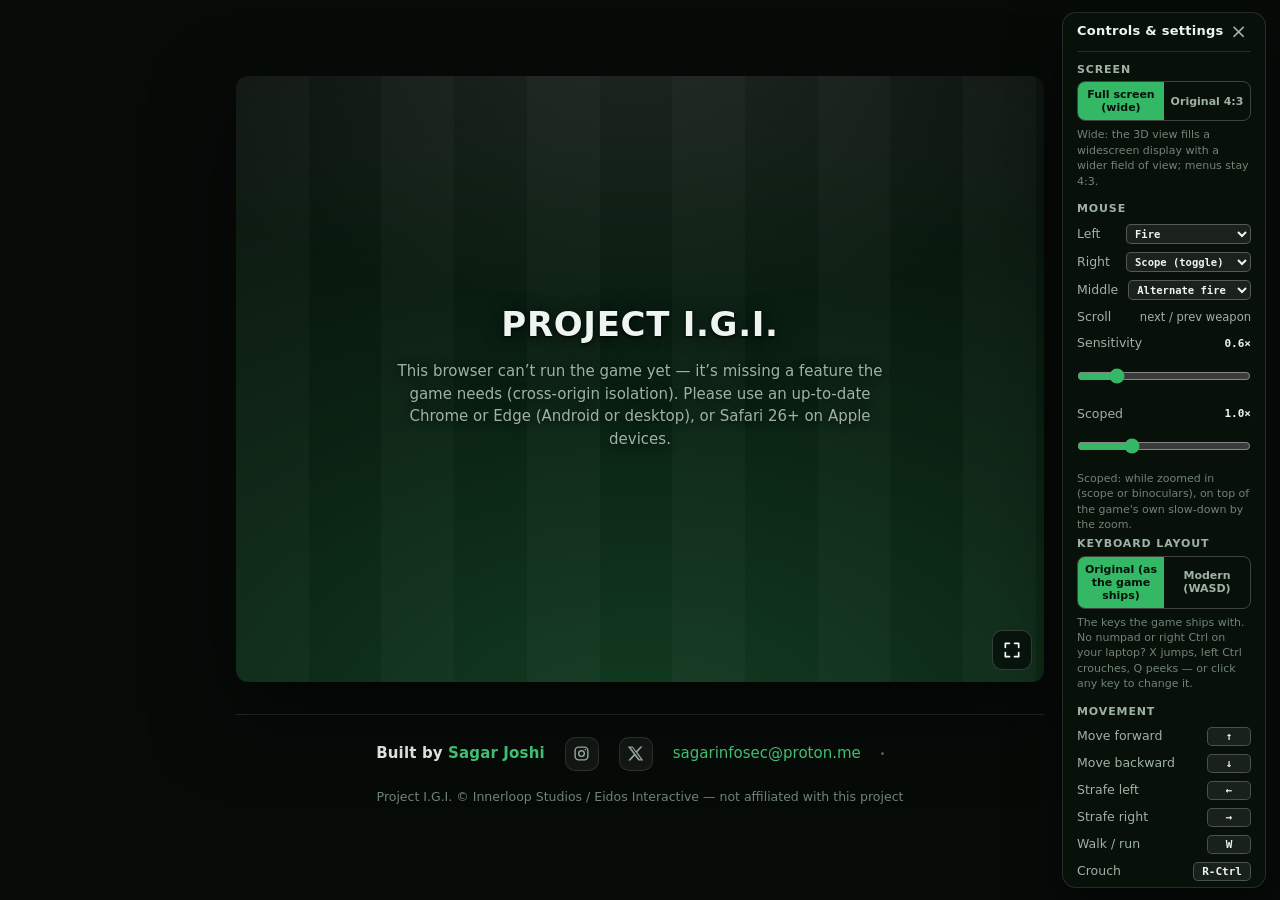
==== web/index.html @ d83b049a "Widescreen: the player's screen choice starts the game in wide (or 4:3) display modes, failed runs f" ====
<!doctype html>
<html lang="en">
<head>
<meta charset="utf-8">
<!-- Google Analytics 4 (measurement ID of the "Sagar Infosec 01" web stream). The page is cross-origin
     isolated for WebGPU; gtag.js and the collect endpoints are served with CORS and a cross-origin resource
     policy, so they load here unchanged. loader.js adds a game_start event and one per watchdog report. -->
<script async crossorigin="anonymous" src="https://www.googletagmanager.com/gtag/js?id=G-PYENXH0V6X"></script>
<script>
  window.dataLayer = window.dataLayer || [];
  function gtag(){ dataLayer.push(arguments); }
  gtag('js', new Date());
  gtag('config', 'G-PYENXH0V6X');
</script>
  <!-- Ads (Adsterra): the network's tags live in ad.html (one per slot); set a slot to true here to show it.
       side: desktop left gutter 160x600; lead: 728x90, box: 300x250 and native (the native widget: off until its
       layout in the dashboard is a row of four, "4:1" — the default "1:4" is a column of four, which a landing-sized
       box cuts off), all under the landing views on desktop; mobile: 320x50 under the landing views on phones;
       social: the floating social bar (off: it would float over the game). Sizes must match ad.html. -->
  <script>window.RC_ADS = { side: true, lead: true, box: true, native: false, mobile: true, social: false,
    // ads at natural breaks, never over play: the loading screen, and the pause menu the player opened
    breaks: true,
    // Direct Link (Adsterra "Direct Link" / smartlink URL): opened in a NEW tab on the Play click for `percent`
    // of sessions, at most once every `days` days per browser. Never navigates the game's own tab. Off while url is ''.
    direct: { url: '', percent: 1, days: 3 } };</script>
<meta name="viewport" content="width=device-width, initial-scale=1, viewport-fit=cover">
<meta name="apple-mobile-web-app-capable" content="yes">
<meta name="mobile-web-app-capable" content="yes">
<title>Project I.G.I. | Made by Sagar Joshi</title>
<meta name="description" content="Play Project I.G.I. (2000) in your browser on PC, Android and tablets: the original game recompiled to WebAssembly, with touch controls, widescreen and gyroscope aiming. Made by Sagar Joshi.">
<meta name="author" content="Sagar Joshi">
<meta property="og:title" content="Project I.G.I. in the browser | Made by Sagar Joshi">
<meta property="og:description" content="The 2000 stealth shooter running in a browser tab, on PC and phones. Made by Sagar Joshi.">
<meta property="og:type" content="website">
<meta property="og:url" content="https://igi.sagarinfosec.site/">
<meta property="og:image" content="https://igi.sagarinfosec.site/poster.jpg">
<link rel="icon" type="image/svg+xml" href="favicon.svg">
<link rel="apple-touch-icon" href="favicon.svg">
<meta name="theme-color" content="#0b2414">
<style>
  :root {
    --bg: #070b08; --fg: #eef4ef; --muted: #9fb3a5; --faint: #6f8576;
    --accent: #34b866; --accent-hi: #45cf79; --ball: #d23a2f;
    --card: rgba(255, 255, 255, .055); --card-hi: rgba(255, 255, 255, .09); --line: rgba(255, 255, 255, .12);
    --field: rgba(0, 0, 0, .28); --radius: 14px;
    color-scheme: dark;
  }
  * { box-sizing: border-box; }
  html, body { margin: 0; height: 100%; background: var(--bg); color: var(--fg); overflow-x: hidden;
    font: 15px/1.5 ui-sans-serif, system-ui, -apple-system, "Segoe UI", Roboto, sans-serif; }
  main { min-height: 100%; display: flex; flex-direction: column; align-items: center; justify-content: center;
    gap: 12px; padding: 16px; }
  /* Site footer: a clean band below the game stage (not overlaid on it). Generous spacing, a hairline rule,
     a quiet second line for the legal credit — the restrained, roomy feel of an Apple footer. */
  #sitefoot { width: min(100%, calc((100vh - 150px) * 4 / 3)); margin: 20px auto 8px; padding: 22px 20px 10px;
    border-top: 1px solid var(--line); text-align: center; }
  @media (min-width: 1120px) { body:not(.kbd-off) #sitefoot { width: min(calc(100% - 440px), calc((100vh - 150px) * 4 / 3)); } }
  #sitefoot .foot-main { display: flex; flex-wrap: wrap; justify-content: center; align-items: center;
    gap: 10px 20px; font-size: 15px; color: var(--fg); }
  #sitefoot .foot-by { font-weight: 600; letter-spacing: .01em; }
  #sitefoot a { color: var(--accent-hi); text-decoration: none; display: inline-flex; align-items: center; gap: 7px;
    transition: color .15s ease; }
  #sitefoot a:hover { color: var(--fg); }
  #sitefoot .foot-by a { color: var(--accent-hi); }
  #sitefoot .foot-ico { width: 34px; height: 34px; justify-content: center; border-radius: 10px;
    border: 1px solid var(--line); background: var(--card); color: var(--muted); }
  #sitefoot .foot-ico:hover { color: var(--fg); background: var(--card-hi); border-color: rgba(255, 255, 255, .22); }
  #sitefoot .foot-ico svg { width: 17px; height: 17px; display: block; }
  #sitefoot .foot-dot { width: 3px; height: 3px; border-radius: 50%; background: var(--faint); opacity: .7; }
  #sitefoot .foot-visits { color: var(--muted); white-space: nowrap; display: inline-flex; align-items: center; gap: 6px; }
  #sitefoot .foot-legal { margin: 16px 0 0; color: var(--faint); font-size: 12.5px; line-height: 1.6; }
  #sitefoot .foot-legal a { color: var(--faint); display: inline; text-decoration: underline; text-underline-offset: 2px; }
  #sitefoot .foot-legal a:hover { color: var(--muted); }
  body.coarse #sitefoot, body.touch #sitefoot { display: none; }
  /* The 4:3 stage is centred. On viewports wide enough to fit a side-panel reference without crowding
     the stage, 440px is reserved symmetrically (220 each side) so the panel sits in that gap and the
     stage stays centred rather than off-set. On narrow viewports the panel is hidden and the stage uses
     the full width. The .kbd-off body class (set when the player dismisses the panel) frees the space. */
  /* Larger subtitles on phones (loader.js subtitles): the game's text, in its place and colour, larger */
  #subcap { position: absolute; z-index: 2; pointer-events: none;   /* under the touch buttons (#touch: 3) */ box-sizing: border-box; padding: 2px 5px;
    font: 600 16px/1.22 "Avenir Next Condensed", "Roboto Condensed", "Arial Narrow", sans-serif-condensed, sans-serif;
    font-stretch: condensed; letter-spacing: .01em; color: #e8e8e8; text-align: left; }
  #subcap.band { background: #000; }
  #subcap.panel { background: rgba(4, 22, 6, .93); border: 1px solid rgba(70, 200, 90, .7); }
  #stage { position: relative; width: min(100%, calc((100vh - 150px - var(--adrow-h, 0px)) * 4 / 3)); aspect-ratio: 4 / 3; background: #000;
    border-radius: 12px; overflow: hidden; box-shadow: 0 30px 80px rgba(0, 0, 0, .55); }
  @media (min-width: 1120px) {
    body:not(.kbd-off) #stage { width: min(calc(100% - 440px), calc((100vh - 150px - var(--adrow-h, 0px)) * 4 / 3)); }
    body.ads-row:not(.playing) #adrow.on { display: flex; }
  }
  /* Desktop ads row under the stage: as wide as the stage (units at its ends) or as wide as its units, centred;
     the ads script sizes it and sets --adrow-h (the room the stage leaves for it), 0 while the game runs */
  body.playing { --adrow-h: 0px; }
  /* Wide windows (the ads script sets body.ads-wide at 1700x900 and up, landing only): the left column holds the
     160x600 with the 728x90 under it, the right column the controls panel with the 300x250 under it, and the
     stage sits between them; nothing under the stage. While the game runs the columns go back to normal. */
  @media (min-width: 1900px) {
    /* only the stage moves over (its margins reserve the columns); the footer keeps the full width */
    body.ads-wide:not(.playing) #stage, body.ads-wide:not(.playing):not(.kbd-off) #stage {
      width: min(calc(100% - 1126px), calc((100vh - 150px) * 4 / 3)); margin-left: 784px; margin-right: 342px; }
    /* the left column is two stacked units, not one big framed box: no frame, units left-aligned */
    body.ads-wide:not(.playing) #promo { top: 14px; transform: none; width: 756px; background: none; border-color: transparent;
      box-shadow: none; backdrop-filter: none; -webkit-backdrop-filter: none; }
    body.ads-wide:not(.playing) #promo .promo-head { width: 160px; }
    body.ads-wide:not(.playing) #promo iframe { margin: 0; }
    body.ads-wide:not(.playing) #kbd { top: 14px; transform: none; max-height: calc(100vh - 330px); }
    body.ads-wide:not(.playing) #adbox.on { display: block; }
  }
  body.playing #promo .ad-unit.lead { display: none; }
  #promo .ad-unit + .ad-unit { margin-top: 12px; }
  #adbox { display: none; position: fixed; right: 14px; bottom: 14px; z-index: 2; width: 300px; padding: 10px 14px 14px;
    border: 1px solid var(--line); border-radius: var(--radius); background: rgba(10, 18, 12, .78);
    backdrop-filter: blur(6px); -webkit-backdrop-filter: blur(6px); box-shadow: 0 20px 50px rgba(0, 0, 0, .5); }
  #adbox iframe { display: block; border: 0; background: transparent; }
  #adrow { display: none; justify-content: space-between; align-items: center; gap: 24px; flex-wrap: nowrap;
    min-width: max-content; margin: 0 auto; padding: 14px 0 0; box-sizing: border-box; }
  #adrow .ad-unit { display: flex; flex-direction: column; align-items: center; gap: 5px; }
  #adrow .ad-unit:only-child { margin: 0 auto; }
  #adrow .ad-tag, #admob .ad-tag, #adbox .ad-tag { display: block; text-align: center; font: 600 9px/1 ui-sans-serif, system-ui, sans-serif; text-transform: uppercase;
    letter-spacing: .1em; color: var(--faint); }
  #adrow iframe { display: block; border: 0; background: transparent; }
  canvas { width: 100%; height: 100%; display: block; cursor: none; }
  .hidden { display: none !important; }

  /* the launcher: a floodlit pitch behind the menus */
  #panel { position: absolute; inset: 0; overflow: auto; display: grid; place-items: center; padding: 28px;
    background:
      radial-gradient(120% 80% at 50% -10%, rgba(255, 255, 255, .10), transparent 60%),
      repeating-linear-gradient(90deg, rgba(255, 255, 255, .025) 0 9%, transparent 9% 18%),
      radial-gradient(140% 120% at 50% 110%, #123d22 0%, #0b2414 45%, #060d08 100%); }
  /* The game poster fills the landing backdrop; if poster.jpg is missing the whole wrap removes itself
     (onerror) and the gradient above shows instead. A scrim keeps the title and loading text readable. */
  #poster-wrap { position: absolute; inset: 0; z-index: 0; }
  /* The poster is a 640-wide portrait image, so it's never shown sharp (it would upscale and pixelate on any
     wide screen). Instead it's a heavily blurred ambient backdrop — the colour and shape of the art without
     its resolution — which stays clean at every size, like the frosted artwork backdrops in Apple Music/TV. */
  #poster-wrap img { position: absolute; inset: 0; width: 100%; height: 100%; object-fit: cover;
    object-position: center 18%; filter: blur(2px) brightness(.84) saturate(1.1); transform: scale(1.03); }
  #poster-wrap .scrim { position: absolute; inset: 0; background:
      radial-gradient(54% 46% at 50% 58%, rgba(2, 5, 3, .52), rgba(2, 5, 3, 0) 72%),
      linear-gradient(rgba(4, 7, 5, .34), rgba(5, 9, 6, .12) 30%, rgba(5, 9, 6, .18) 62%, rgba(4, 7, 5, .5)); }
  #panel .view, #madeby { position: relative; z-index: 1; }
  .brand { text-shadow: 0 2px 18px rgba(0, 0, 0, .7), 0 1px 3px rgba(0, 0, 0, .85); }
  #status { text-shadow: 0 1px 10px rgba(0, 0, 0, .85); }
  .view { width: min(100%, 560px); text-align: center; animation: rise .25s ease-out; }
  @keyframes rise { from { opacity: 0; transform: translateY(6px); } }
  @media (prefers-reduced-motion: reduce) { .view { animation: none; } }

  .brand { margin: 0 auto 10px; font-size: 34px; font-weight: 800; letter-spacing: .02em; text-transform: uppercase; }
  .tagline { margin: 0 0 30px; color: var(--muted); }
  .small { font-size: 13px; color: var(--faint); }
  p { margin: 8px 0; }

  /* home: the two big choices */
  .choices { display: grid; grid-template-columns: 1fr 1fr; gap: 14px; justify-content: center; }
  .choices:has(> .choice.hidden) { grid-template-columns: min(100%, 360px); }
  @media (max-width: 520px) { .choices { grid-template-columns: 1fr; } }
  .choice { display: flex; flex-direction: column; align-items: center; gap: 10px; padding: 20px 18px; text-align: center;
    border: 1px solid var(--line); border-radius: var(--radius); background: var(--card); color: var(--fg); font: inherit;
    cursor: pointer; transition: transform .12s ease, background .12s ease, border-color .12s ease; }
  .choice:hover { transform: translateY(-2px); background: var(--card-hi); border-color: rgba(255, 255, 255, .22); }
  .choice:focus-visible, button:focus-visible, input:focus-visible, select:focus-visible { outline: 2px solid var(--accent-hi); outline-offset: 2px; }
  .choice svg { width: 30px; height: 30px; color: var(--accent); }
  .choice b { font-size: 18px; }
  .choice span { color: var(--muted); font-size: 14px; }

  /* buttons and fields */
  button { font: inherit; cursor: pointer; border-radius: 10px; }
  .btn { display: inline-flex; align-items: center; justify-content: center; gap: 8px; padding: 11px 20px; border: 0;
    background: var(--accent); color: #04110a; font-weight: 700; transition: background .12s ease; }
  .btn:hover { background: var(--accent-hi); }
  .btn:disabled { opacity: .45; cursor: default; background: var(--accent); }
  .btn.ghost { background: transparent; color: var(--fg); border: 1px solid var(--line); font-weight: 600; }
  .btn.ghost:hover { background: var(--card-hi); }
  .back { position: absolute; top: 16px; left: 16px; padding: 6px 12px; border: 0; background: transparent; color: var(--muted); }
  .back:hover { color: var(--fg); }
  input, select { font: inherit; color: var(--fg); background: var(--field); border: 1px solid var(--line); border-radius: 10px;
    padding: 10px 12px; min-width: 0; }
  input::placeholder { color: var(--faint); }
  label.field { display: grid; gap: 6px; text-align: left; font-size: 13px; color: var(--muted); }

  .card { padding: 18px; border: 1px solid var(--line); border-radius: var(--radius); background: var(--card); text-align: left; }
  .card h2 { margin: 0 0 4px; font-size: 16px; }
  .stack { display: grid; gap: 14px; }
  .row { display: flex; gap: 10px; }
  .row > input { flex: 1; }
  .or { display: flex; align-items: center; gap: 12px; color: var(--faint); font-size: 13px; }
  .or::before, .or::after { content: ""; flex: 1; height: 1px; background: var(--line); }
  #np-code { text-transform: uppercase; letter-spacing: .15em; font-family: ui-monospace, SFMono-Regular, Menlo, monospace; }
  details { margin-top: 12px; color: var(--muted); font-size: 13px; }
  details summary { cursor: pointer; width: fit-content; }
  details label { display: flex; align-items: center; gap: 10px; margin-top: 10px; }
  details select { flex: 1; padding: 7px 10px; }
  .msg { min-height: 1.5em; color: #f2b8a8; font-size: 14px; }

  /* lobby */
  .code { font: 800 clamp(30px, 6vw, 42px)/1 ui-monospace, SFMono-Regular, Menlo, monospace; letter-spacing: .18em; margin: 6px 0 2px; }
  .players { list-style: none; margin: 0; padding: 0; display: grid; gap: 8px; }
  .players li { display: flex; align-items: center; gap: 12px; padding: 10px 12px; border-radius: 10px; background: var(--field); text-align: left; }
  .players li.empty { color: var(--faint); border: 1px dashed var(--line); background: transparent; }
  .avatar { width: 30px; height: 30px; border-radius: 50%; display: grid; place-items: center; flex: none; font-weight: 700;
    background: #1d5a33; color: #d8f5e2; }
  .players .who { flex: 1; min-width: 0; }
  .players .who b { display: block; overflow: hidden; text-overflow: ellipsis; white-space: nowrap; }
  .players .who small { color: var(--faint); }
  .tag { font-size: 11px; font-weight: 700; letter-spacing: .04em; text-transform: uppercase; padding: 2px 8px; border-radius: 99px;
    background: var(--card-hi); color: var(--muted); }
  .spinner { display: inline-block; width: 12px; height: 12px; border-radius: 50%; border: 2px solid var(--line);
    border-top-color: var(--accent); animation: spin .9s linear infinite; vertical-align: -1px; margin-right: 6px; }
  @keyframes spin { to { transform: rotate(1turn); } }

  /* loading */
  progress { width: min(100%, 320px); height: 8px; margin-top: 14px; appearance: none; border: 0; border-radius: 99px;
    overflow: hidden; background: var(--field); }
  progress::-webkit-progress-bar { background: var(--field); }
  progress::-webkit-progress-value { background: var(--accent); border-radius: 99px; }
  progress::-moz-progress-bar { background: var(--accent); }
  #status { font-variant-numeric: tabular-nums; color: var(--muted); max-width: 52ch; margin-inline: auto; }
  #eta { margin: 8px 0 0; font-size: 13px; color: var(--faint); font-variant-numeric: tabular-nums; }

  /* fullscreen: the stage fills the screen and the game letterboxes itself inside the canvas */
  #stage:fullscreen { width: 100vw; height: 100vh; aspect-ratio: auto; border-radius: 0; box-shadow: none; }
  #stage:-webkit-full-screen { width: 100vw; height: 100vh; aspect-ratio: auto; border-radius: 0; }
  #fs { position: absolute; right: 12px; bottom: 12px; z-index: 2; width: 40px; height: 40px; display: grid; place-items: center;
    padding: 0; border: 1px solid rgba(255, 255, 255, .18); border-radius: 10px; background: rgba(0, 0, 0, .55); color: #fff;
    backdrop-filter: blur(4px); opacity: 0; transition: opacity .25s ease; }
  #fs svg { width: 20px; height: 20px; }
  #stage.awake #fs, #fs:focus-visible { opacity: 1; }
  #fs:hover { background: rgba(0, 0, 0, .75); }
  #fstip, #ctltip, #locktip { position: absolute; left: 50%; bottom: 16px; transform: translateX(-50%); z-index: 2; padding: 6px 14px; border-radius: 99px;
    background: rgba(0, 0, 0, .65); color: #fff; font-size: 13px; pointer-events: none; transition: opacity .4s ease; white-space: nowrap; }
  #ctltip { opacity: 0; }
  #soundtip { position: absolute; left: 50%; top: 16px; transform: translateX(-50%); z-index: 2; padding: 6px 14px; border-radius: 99px;
    background: rgba(0, 0, 0, .65); color: #fff; font-size: 13px; pointer-events: none; }
  /* Re-enter fullscreen on phones/tablets: the game starts fullscreen, but if the player leaves it (system
     back / swipe) the desktop corner button is hidden on touch, so this pill reappears to get back in. */
  #refull { position: absolute; left: 50%; top: calc(10px + env(safe-area-inset-top, 0px)); transform: translateX(-50%);
    z-index: 6; display: none; align-items: center; gap: 7px; padding: 9px 18px; border-radius: 99px;
    border: 1px solid rgba(255, 255, 255, .25); background: rgba(8, 14, 10, .72); color: #fff; font-weight: 600; font-size: 13.5px;
    backdrop-filter: blur(8px); -webkit-backdrop-filter: blur(8px); box-shadow: 0 8px 24px rgba(0, 0, 0, .5); }
  #refull svg { width: 16px; height: 16px; }
  body.touch.playing:not(.fs) #refull { display: inline-flex; }
  kbd { font: 600 12px ui-monospace, SFMono-Regular, Menlo, monospace; padding: 1px 6px; border-radius: 5px;
    border: 1px solid rgba(255, 255, 255, .25); background: rgba(255, 255, 255, .08); }
  #netstatus { position: absolute; top: 10px; right: 10px; padding: 4px 10px; border-radius: 99px; background: rgba(0, 0, 0, .6);
    color: #fff; font: 12px/1.5 ui-sans-serif, system-ui, sans-serif; pointer-events: none; backdrop-filter: blur(4px); }
  #netstatus.bad { background: rgba(170, 20, 20, .88); }

  /* keyboard cheat sheet: shows beside the stage when the viewport has room, because in-game prompts
     use controller glyphs (triangle/circle/×/square, L1, R1) that keyboard players would otherwise have
     to guess at. Hidden in fullscreen, on narrow viewports and by choice (remembered in localStorage). */
  #kbd { position: fixed; top: 50%; right: 14px; transform: translateY(-50%); z-index: 2; max-height: calc(100vh - 28px); overflow-y: auto;
    width: 204px; max-height: calc(100vh - 24px); overflow: auto;
    padding: 12px 14px 14px; border: 1px solid var(--line); border-radius: var(--radius);
    background: rgba(10, 18, 12, .78); color: var(--fg); font-size: 13px; line-height: 1.45;
    backdrop-filter: blur(6px); -webkit-backdrop-filter: blur(6px);
    box-shadow: 0 20px 50px rgba(0, 0, 0, .5); display: none; }
  @media (min-width: 1120px) {
    body:not(.kbd-off) #stage:not(:fullscreen) ~ #kbd { display: block; }
    body.kbd-off #stage:not(:fullscreen) ~ #kbd-show { display: grid; }
  }
  #kbd .kbd-head { display: flex; justify-content: space-between; align-items: center;
    margin: -4px 0 10px; padding-bottom: 10px; border-bottom: 1px solid var(--line); }
  #kbd .kbd-head b { font-size: 13px; letter-spacing: .02em; }
  #kbd-close { background: transparent; border: 0; color: var(--muted); font-size: 20px; line-height: 1;
    padding: 0 4px; cursor: pointer; border-radius: 6px; }
  #kbd-close:hover { color: var(--fg); background: var(--card-hi); }
  #kbd h3 { font: 600 11px/1.4 ui-sans-serif, system-ui, sans-serif; text-transform: uppercase;
    letter-spacing: .08em; color: var(--muted); margin: 12px 0 4px; }
  #kbd h3:first-of-type { margin-top: 0; }
  #kbd .row { display: grid; grid-template-columns: 1fr auto; gap: 10px; align-items: center;
    padding: 4px 0; }
  #kbd .label { color: var(--muted); font-size: 12.5px; }
  #kbd .keys { display: flex; flex-wrap: wrap; gap: 3px; justify-content: flex-end;
    color: var(--muted); font-size: 11.5px; }
  #kbd kbd { font: 600 11px ui-monospace, SFMono-Regular, Menlo, monospace; padding: 2px 6px;
    border-radius: 5px; border: 1px solid rgba(255, 255, 255, .22); background: rgba(255, 255, 255, .07);
    color: var(--fg); white-space: nowrap; }
  #kbd .note { color: var(--faint); font-size: 11.5px; margin: 4px 0 0; }
  #kbd .kbd-rebind { font: 600 11px ui-monospace, SFMono-Regular, Menlo, monospace; padding: 2px 8px;
    border-radius: 5px; border: 1px solid rgba(255, 255, 255, .22); background: rgba(255, 255, 255, .07);
    color: var(--fg); white-space: nowrap; cursor: pointer; min-width: 44px; text-align: center; }
  #kbd .kbd-rebind:hover { background: rgba(255, 255, 255, .16); border-color: rgba(255, 255, 255, .4); }
  #kbd .kbd-rebind.capturing { background: var(--accent); border-color: var(--accent); color: #fff; }
  #kbd select { font: 600 10.5px ui-monospace, SFMono-Regular, Menlo, monospace; padding: 2px 4px; border-radius: 5px; max-width: 132px;
    border: 1px solid rgba(255, 255, 255, .25); background: rgba(255, 255, 255, .08); color: var(--fg); }
  #kbd select option { background: #0f1a13; color: var(--fg); }
  #kbd .kbd-range { display: block; width: 100%; box-sizing: border-box; accent-color: var(--accent); margin: 0 0 6px; }
  #kbd .kbd-preset { margin: 2px 0 6px; }
  #kbd .kbd-preset button { padding: 6px 4px; font-size: 11px; }
  #kbd .kbd-note { margin: 0 0 4px; color: var(--faint); font-size: 11px; line-height: 1.4; }
  #kbd output { color: var(--fg); font: 600 11px ui-monospace, SFMono-Regular, Menlo, monospace; font-variant-numeric: tabular-nums; }
  #kbd .kbd-foot { display: flex; align-items: center; justify-content: space-between; gap: 8px;
    margin-top: 12px; padding-top: 10px; border-top: 1px solid var(--line); }
  #kbd .kbd-foot .small { color: var(--faint); font-size: 11px; line-height: 1.35; }
  #kbd .kbd-foot .btn.ghost { padding: 5px 10px; font-size: 11px; white-space: nowrap; }
  #kbd-show { position: fixed; top: 50%; right: 16px; transform: translateY(-50%); z-index: 2;
    width: 38px; height: 38px; place-items: center; padding: 0;
    background: rgba(10, 18, 12, .78); color: var(--muted); border: 1px solid var(--line);
    border-radius: 10px; backdrop-filter: blur(6px); -webkit-backdrop-filter: blur(6px); display: none; }
  #kbd-show:hover { color: var(--fg); background: rgba(10, 18, 12, .92); }
  #kbd-show svg { width: 18px; height: 18px; }
  /* Left-gutter ad (mirrors #kbd on the right): a 160x600 unit, filled by the ads script at the end.
     Shown only on viewports wide enough to have the gutter, never in fullscreen or on phones/tablets. */
  #promo { position: fixed; top: 50%; left: 14px; transform: translateY(-50%); z-index: 2;
    width: 204px; max-height: calc(100vh - 24px); overflow: auto;
    padding: 12px 14px; border: 1px solid var(--line); border-radius: var(--radius);
    background: rgba(10, 18, 12, .78); color: var(--fg); font-size: 13px; line-height: 1.45;
    backdrop-filter: blur(6px); -webkit-backdrop-filter: blur(6px);
    box-shadow: 0 20px 50px rgba(0, 0, 0, .5); display: none; }
  /* shown only once the ads script has put a unit in it (.on): browsers without credentialless iframes never see it */
  @media (min-width: 1120px) { #stage:not(:fullscreen) ~ #promo.on { display: block; } }
  #promo .promo-head { display: flex; justify-content: space-between; align-items: center;
    margin: -4px 0 10px; padding-bottom: 10px; border-bottom: 1px solid var(--line); }
  #promo .promo-head b { font-size: 13px; letter-spacing: .02em; }
  #promo .promo-tag { font: 600 9px/1 ui-sans-serif, system-ui, sans-serif; text-transform: uppercase;
    letter-spacing: .1em; color: var(--faint); border: 1px solid var(--line); border-radius: 4px; padding: 3px 5px; }
  #promo iframe, #admob iframe { display: block; border: 0; margin: 0 auto; background: transparent; }
  /* Ads under the landing views (never over the game: #panel is hidden while it runs) — see the ads script at the end */
  /* wider than the 560px view: centred on it, so a 728-wide unit hangs over both sides of the view's box */
  #admob { display: none; position: relative; z-index: 1; margin-top: 22px; width: max-content; max-width: 100vw; margin-left: 50%;
    transform: translateX(-50%); padding-bottom: env(safe-area-inset-bottom, 0px); }
  #admob iframe + iframe { margin-top: 10px; }
  #admob .ad-tag, #adbox .ad-tag { margin-bottom: 5px; }
  #admob.on { display: block; }
  /* follow gate */
  #iggate { position: fixed; inset: 0; z-index: 9; display: grid; place-items: center; padding: 16px;
    background: rgba(2, 6, 3, .78); backdrop-filter: blur(6px); -webkit-backdrop-filter: blur(6px); }
  #iggate.hidden { display: none; }
  .ig-card { width: min(100%, 400px); max-height: 100%; overflow-y: auto; box-sizing: border-box; padding: 22px 22px 16px;
    border-radius: 18px; background: rgba(10, 18, 12, .97); border: 1px solid rgba(255, 255, 255, .14); text-align: center;
    box-shadow: 0 24px 70px rgba(0, 0, 0, .65); animation: rise .25s ease-out; }
  .ig-avatar { width: 58px; height: 58px; margin: 0 auto 12px; border-radius: 18px; display: grid; place-items: center; color: #fff;
    background: linear-gradient(45deg, #f9ce34, #ee2a7b 55%, #6228d7); box-shadow: 0 8px 24px rgba(238, 42, 123, .35); }
  .ig-avatar svg { width: 30px; height: 30px; }
  .ig-card h2 { margin: 0 0 6px; font-size: 22px; }
  .ig-card p { margin: 0 0 16px; color: var(--muted); font-size: 14px; line-height: 1.5; }
  .ig-card p b { color: var(--fg); }
  .ig-btn { display: flex; align-items: center; justify-content: center; gap: 8px; width: 100%; box-sizing: border-box; padding: 12px 16px;
    border-radius: 12px; border: 0; font: 700 15px ui-sans-serif, system-ui, sans-serif; text-decoration: none; cursor: pointer; margin-bottom: 10px; }
  .ig-follow { color: #fff; background: linear-gradient(45deg, #f9ce34, #ee2a7b 55%, #6228d7); }
  .ig-follow:hover { filter: brightness(1.08); }
  .ig-play { color: #04140a; background: var(--accent); }
  .ig-play:hover { background: var(--accent-hi); }
  .ig-play:disabled { opacity: .4; cursor: default; }
  .ig-small { margin: 0 !important; font-size: 12px !important; }
  .ig-small a { color: var(--faint); text-decoration: underline; text-underline-offset: 2px; }
  @media (max-height: 460px) { .ig-card { padding: 14px 18px 12px; } .ig-avatar { width: 42px; height: 42px; margin-bottom: 8px; } .ig-card h2 { font-size: 18px; } .ig-card p { margin-bottom: 10px; font-size: 13px; } .ig-btn { padding: 9px 14px; margin-bottom: 8px; } }

  /* phones and tablets (touch.js): the stage fills the screen, the game letterboxes itself inside the
     canvas, and the controls sit over it (mostly in the side bars a wide phone leaves) */
  .mob { display: none; }
  body.touch .desk, body.coarse .desk { display: none; }
  body.touch .mob, body.coarse .mob { display: inline; }
  body.coarse main { padding: 0; }
  body.coarse .credit, body.coarse #kbd, body.coarse #kbd-show, body.coarse #promo, body.touch #fs { display: none !important; }
  body.coarse #stage, body.coarse #stage:fullscreen { position: fixed; inset: 0; width: auto; height: auto; aspect-ratio: auto;
    border-radius: 0; box-shadow: none; }
  /* no page fullscreen (iPhone Safari): the stage keeps the largest viewport's size, so the browser's toolbars
     sliding in over the page (a swipe from the top edge, as when looking down) don't resize the game's picture */
  body.nofs #stage { inset: auto; top: 0; left: 0; width: 100vw; height: 100vh; height: 100lvh; }
  #tfailed { position: absolute; left: 50%; top: 7%; transform: translateX(-50%); z-index: 4; pointer-events: none;
    max-width: 92%; padding: 8px 14px; border-radius: 8px; background: rgba(0, 0, 0, .78); color: #fff;
    font: 600 14px/1.3 ui-sans-serif, system-ui, sans-serif; text-align: center; }
  #rotate { display: none; }
  @media (orientation: portrait) {
    body.touch #rotate { display: grid; place-items: center; position: absolute; inset: 0; z-index: 5; padding: 24px;
      background: #000; color: #fff; font-size: 17px; text-align: center; }
  }
  #touch { position: absolute; inset: 0; z-index: 3; touch-action: none; user-select: none; -webkit-user-select: none;
    -webkit-touch-callout: none; }
  #touch .t-look { position: absolute; inset: 0; }
  /* Layout in the style of mobile shooters (PUBG): the stick bottom-left with WALK above it and a second FIRE
     above-right of it; a big FIRE bottom-right with JUMP above, CROUCH / SCOPE to its left, USE / RELOAD further
     in, PEEK up the right edge, WEAPON at the bottom centre; MENU, MAP top-left and the gear, BINO, +/- top-right.
     --u is the button unit, --f the fire button, --g the gap, --sr/--sl the safe-area margins. */
  /* --k scales every control (the layout editor's Size), --a is their opacity; --sk the stick, --tb the top bar. */
  #touch { --k: 1; --a: 1; --u: calc(clamp(48px, 14vmin, 64px) * var(--k)); --f: calc(clamp(80px, 24vmin, 108px) * var(--k)); --g: 10px;
    --sk: calc(clamp(120px, 36vmin, 170px) * var(--k)); --tb: calc(clamp(44px, 12vmin, 56px) * var(--k));
    --sr: max(18px, env(safe-area-inset-right)); --sl: max(18px, env(safe-area-inset-left)); --sb: 20px;
    --st: max(10px, env(safe-area-inset-top)); }
  #touch.off { display: none; }
  #touch .t-stick { position: absolute; left: var(--sl); bottom: var(--sb);
    width: calc(var(--sk) * var(--bk, 1)); aspect-ratio: 1; border-radius: 50%; opacity: var(--a);
    background: rgba(255, 255, 255, .08); border: 2px solid rgba(255, 255, 255, .22); }
  #touch .t-knob { position: absolute; inset: 30%; border-radius: 50%; background: rgba(255, 255, 255, .35);
    border: 2px solid rgba(255, 255, 255, .5); pointer-events: none; }
  /* the sprint lock: a running figure well above the stick with a dotted line up to it, shown while the stick
     is pushed forward; the thumb sliding onto it locks running (touch.js), and it stays lit while locked */
  #touch .t-lock { position: absolute; left: 50%; top: calc(-1 * var(--sk) * .8); transform: translateX(-50%); width: calc(var(--sk) * .5); height: calc(var(--sk) * .5);
    display: grid; place-items: center; border-radius: 50%; border: 2px solid rgba(255, 255, 255, .45); background: rgba(0, 0, 0, .5);
    opacity: 0; transition: opacity .15s ease, transform .15s ease; pointer-events: none; }
  #touch .t-lock span { font-size: calc(var(--sk) * .26); line-height: 1; filter: grayscale(1) brightness(1.7); }
  #touch .t-stick::before { content: ""; position: absolute; left: 50%; top: calc(-1 * var(--sk) * .3); height: calc(var(--sk) * .3);
    border-left: 3px dotted rgba(255, 255, 255, .55); opacity: 0; transition: opacity .15s ease; }
  #touch .t-stick.fwd .t-lock, #touch .t-stick.fwd::before { opacity: .85; }
  #touch .t-stick.locked .t-lock, #touch .t-stick.locked::before { opacity: 1; }
  #touch .t-stick.locked .t-lock { background: rgba(52, 184, 102, .65); border-color: rgba(120, 230, 160, .95); transform: translateX(-50%) scale(1.1); }
  #touch .t-stick.locked { border-color: rgba(120, 230, 160, .6); }
  #touch .t-stick.locked .t-knob { background: rgba(52, 184, 102, .55); }
  #touch .t-btn { position: absolute; display: grid; place-items: center; align-content: center; padding: 0;
    width: calc(var(--u) * var(--bk, 1)); aspect-ratio: 1; border-radius: 50%; touch-action: none; opacity: var(--a);
    border: 2px solid rgba(255, 255, 255, .3); background: rgba(0, 0, 0, .35); color: rgba(255, 255, 255, .9);
    font: 700 clamp(9px, 2.6vmin, 11px)/1.1 ui-sans-serif, system-ui, sans-serif; letter-spacing: .03em;
    transition: opacity .25s ease; }
  #touch .t-btn small { font-size: .8em; font-weight: 600; opacity: .7; }
  #touch .t-btn.on { background: rgba(52, 184, 102, .55); border-color: rgba(120, 230, 160, .8); }
  #touch.menus .t-btn:not(.b-menu):not(.b-gear), #touch.menus .t-stick { opacity: calc(var(--a) * .35); }
  /* the layout editor: the overlay over everything (the boot cover too), every control draggable, a bar on top */
  #touch.edit { display: block; z-index: 8; background: rgba(0, 0, 0, .6); }
  #touch.edit .t-btn, #touch.edit .t-stick, #touch.edit.menus .t-btn:not(.b-menu):not(.b-gear), #touch.edit.menus .t-stick {
    opacity: var(--a); outline: 2px dashed rgba(255, 255, 255, .55); outline-offset: 3px; transition: none; }
  #touch .t-edit { display: none; position: absolute; left: 50%; top: calc(var(--st) + 4px); transform: translateX(-50%); z-index: 1;
    width: min(96%, 560px); padding: 8px 12px; border-radius: 12px; background: rgba(10, 18, 12, .96); border: 1px solid rgba(255, 255, 255, .18);
    color: var(--fg); font: 12px/1.3 ui-sans-serif, system-ui, sans-serif; display: none; flex-wrap: wrap; gap: 6px 14px; align-items: center; justify-content: center; }
  #touch.edit .t-edit { display: flex; }
  #touch .t-edit b { width: 100%; text-align: center; font-size: 12.5px; }
  #touch .t-edit label { display: flex; align-items: center; gap: 6px; color: var(--muted); }
  #touch .t-edit input[type=range] { width: 110px; accent-color: var(--accent); margin: 0; touch-action: pan-x; }
  #touch .t-edit button { padding: 6px 12px; border-radius: 8px; border: 1px solid rgba(255, 255, 255, .25); background: transparent; color: var(--fg);
    font: 600 12px ui-sans-serif, system-ui, sans-serif; }
  #touch .t-edit .te-done { background: var(--accent); color: #04140a; border-color: var(--accent); }
  #touch.edit .t-look { display: none; }
  #touch.edit .t-btn.sel, #touch.edit .t-stick.sel { outline: 3px solid var(--accent-hi); outline-offset: 3px; }
  #touch .t-edit .te-one .te-sel { color: var(--accent-hi); font-weight: 700; }
  /* right cluster */
  #touch .b-fire { width: calc(var(--f) * var(--bk, 1)); right: var(--sr); bottom: var(--sb);
    background: rgba(210, 58, 47, .4); border-color: rgba(255, 150, 140, .5); font-size: clamp(12px, 3.4vmin, 15px); }
  #touch .b-jump { right: calc(var(--sr) + (var(--f) - var(--u)) / 2); bottom: calc(var(--sb) + var(--f) + var(--g)); }
  #touch .b-peek { right: calc(var(--sr) + (var(--f) - var(--u)) / 2); bottom: calc(var(--sb) + var(--f) + 2 * var(--g) + var(--u)); }
  #touch .b-crouch { right: calc(var(--sr) + var(--f) + var(--g)); bottom: var(--sb); }
  #touch .b-scope { --s: calc(var(--u) * 1.15); width: calc(var(--s) * var(--bk, 1)); right: calc(var(--sr) + var(--f) + var(--g) - (var(--s) - var(--u)) / 2);
    bottom: calc(var(--sb) + var(--u) + var(--g) + 6px); border-color: rgba(255, 255, 255, .5); font-size: clamp(8px, 2.3vmin, 10px); }
  #touch .b-scope .eye { display: block; width: 46%; height: 46%; border-radius: 50%; border: 2.5px solid currentColor; position: relative; margin-bottom: 2px; }
  #touch .b-scope .eye::after { content: ""; position: absolute; inset: 30%; border-radius: 50%; background: currentColor; }
  #touch .b-scope.on { background: rgba(69, 150, 220, .55); border-color: rgba(140, 200, 255, .9); }
  #touch .b-use { right: calc(var(--sr) + var(--f) + 2 * var(--g) + var(--u)); bottom: var(--sb); }
  #touch .b-reload { right: calc(var(--sr) + var(--f) + 2 * var(--g) + var(--u)); bottom: calc(var(--sb) + var(--u) + var(--g) + 6px); }
  #touch .b-weapon { left: 50%; transform: translateX(-50%); bottom: var(--sb); }
  /* left cluster */
  /* WALK sits above the second FIRE, to the right of the stick: the lane above the stick is the sprint lock's */
  #touch .b-walk { left: calc(var(--sl) + var(--sk) + var(--g) + var(--u) * .1); bottom: calc(var(--sb) + var(--sk) * .55 + var(--u) * 1.2 + var(--g)); }
  #touch .b-fire2 { --s: calc(var(--u) * 1.2); width: calc(var(--s) * var(--bk, 1)); left: calc(var(--sl) + var(--sk) + var(--g));
    bottom: calc(var(--sb) + var(--sk) * 0.55); background: rgba(210, 58, 47, .3); border-color: rgba(255, 150, 140, .45); }
  /* top bar */
  #touch .b-bino, #touch .b-zin, #touch .b-zout, #touch .b-map, #touch .b-menu, #touch .b-gear {
    top: var(--st); width: calc(var(--tb) * var(--bk, 1)); }
  #touch .b-menu { left: max(12px, env(safe-area-inset-left)); }
  #touch .b-map { left: calc(max(12px, env(safe-area-inset-left)) + var(--tb) + 6px); }
  #touch .b-gear { right: max(12px, env(safe-area-inset-right)); font-size: clamp(16px, 4.5vmin, 20px); }
  #touch .b-bino { right: calc(max(12px, env(safe-area-inset-right)) + var(--tb) + 6px); }
  #touch .b-zin { right: calc(max(12px, env(safe-area-inset-right)) + 2 * (var(--tb) + 6px)); font-size: clamp(16px, 4.5vmin, 20px); }
  #touch .b-zout { right: calc(max(12px, env(safe-area-inset-right)) + 3 * (var(--tb) + 6px)); font-size: clamp(16px, 4.5vmin, 20px); }
  /* settings sheet and the first-start guide (touch.js); both live inside #stage so they show in fullscreen */
  #tsettings, #tguide { position: absolute; inset: 0; z-index: 7; display: grid; place-items: center; padding: 12px;
    background: rgba(0, 0, 0, .55); -webkit-user-select: none; user-select: none; }
  #tsettings.hidden, #tguide.hidden { display: none; }
  #tguide { z-index: 8; }
  .ts-card, .tg-card { width: min(100%, 440px); max-height: 100%; overflow-y: auto; box-sizing: border-box; padding: 14px 16px;
    border-radius: 14px; background: rgba(10, 18, 12, .96); border: 1px solid rgba(255, 255, 255, .14); color: var(--fg);
    font: 13px/1.4 ui-sans-serif, system-ui, sans-serif; box-shadow: 0 16px 48px rgba(0, 0, 0, .6); }
  .ts-head { display: flex; justify-content: space-between; align-items: center; margin-bottom: 8px; }
  .ts-head b { font-size: 14px; }
  .ts-close { background: transparent; border: 0; color: var(--muted); font-size: 22px; line-height: 1; padding: 0 4px; }
  .ts-row { display: block; margin: 8px 0; }
  @media (max-height: 420px) { .ts-row { margin: 5px 0; } .ts-head { margin-bottom: 4px; } .ts-foot { margin-top: 6px; } .ts-card { padding: 10px 14px; } }
  .ts-row > span { display: flex; justify-content: space-between; color: var(--muted); font-size: 12.5px; margin-bottom: 3px; }
  .ts-row output { color: var(--fg); font-variant-numeric: tabular-nums; }
  .ts-row input[type=range] { width: 100%; margin: 0; accent-color: var(--accent); }
  .ts-seg, .seg { display: flex; gap: 0; border: 1px solid rgba(255, 255, 255, .22); border-radius: 8px; overflow: hidden; }
  .ts-seg button, .seg button { flex: 1; padding: 7px 4px; border: 0; border-radius: 0; background: transparent; color: var(--muted); font: 600 12px ui-sans-serif, system-ui, sans-serif; }
  .ts-seg button.on, .seg button.on { background: var(--accent); color: #04140a; }
  /* the landing screen: one big Play, the device choice under it, two quiet links, one footnote */
  .play-btn { display: inline-flex; align-items: center; justify-content: center; gap: 10px; width: min(100%, 300px); margin: 6px auto 0;
    padding: 15px 24px; border: 0; border-radius: 16px; background: var(--accent); color: #04110a; font: 700 18px/1 ui-sans-serif, system-ui, sans-serif;
    letter-spacing: .01em; box-shadow: 0 12px 30px rgba(52, 184, 102, .28); transition: transform .12s ease, background .12s ease, box-shadow .12s ease; }
  .play-btn:hover { background: var(--accent-hi); transform: translateY(-1px); box-shadow: 0 16px 36px rgba(52, 184, 102, .34); }
  .play-btn:active { transform: translateY(0); }
  .play-btn svg { width: 22px; height: 22px; }
  .device { margin: 22px auto 0; width: min(100%, 300px); }
  .device .seg { background: rgba(0, 0, 0, .3); border-color: rgba(255, 255, 255, .14); border-radius: 10px; }
  .device .seg button { padding: 8px 6px; font-size: 12.5px; }
  .home-links { display: flex; justify-content: center; align-items: center; gap: 22px; margin-top: 18px; }
  .link-btn { background: transparent; border: 0; padding: 4px 2px; color: var(--muted); font: 500 13px ui-sans-serif, system-ui, sans-serif;
    text-decoration: none; cursor: pointer; }
  .link-btn:hover { color: var(--fg); }
  .home-foot { margin: 26px 0 0; color: var(--faint); font-size: 12px; }
  .home-foot b { color: var(--muted); font-weight: 600; }
  .ts-note { display: block; color: var(--faint); font-size: 11px; margin-top: 4px; min-height: 1.2em; }
  .ts-checks { display: flex; flex-wrap: wrap; gap: 4px 16px; }
  .ts-checks label { display: flex; align-items: center; gap: 6px; font-size: 12.5px; }
  .ts-checks input { width: 17px; height: 17px; accent-color: var(--accent); margin: 0; }
  .ts-layout { width: 100%; padding: 8px 10px; border-radius: 8px; border: 1px solid rgba(255, 255, 255, .25); background: rgba(255, 255, 255, .06);
    color: var(--fg); font: 600 12.5px ui-sans-serif, system-ui, sans-serif; text-align: left; }
  /* set up the controls before the game is ready: on the landing screen and the boot cover (phones) */
  #home-controls, #boot-controls { display: none; }
  body.coarse #home-controls { display: inline-block; }
  body.coarse #boot-controls { display: inline-flex; margin-top: 18px; }
  #crashnote { margin: 0 auto 16px; max-width: 46ch; padding: 10px 14px; border-radius: 10px; text-align: left; font-size: 13px; line-height: 1.45;
    background: rgba(210, 58, 47, .18); border: 1px solid rgba(255, 150, 140, .4); color: var(--fg); }
  .ts-foot { display: flex; justify-content: space-between; gap: 8px; margin-top: 10px; }
  .ts-foot button { padding: 7px 12px; border-radius: 8px; border: 1px solid rgba(255, 255, 255, .22); background: transparent; color: var(--fg);
    font: 600 12px ui-sans-serif, system-ui, sans-serif; }
  .tg-title { display: block; font-size: 16px; margin-bottom: 8px; }
  .tg-grid { display: grid; grid-template-columns: 1fr 1fr; gap: 6px 14px; }
  .tg-grid > div { display: flex; gap: 8px; align-items: flex-start; }
  .tg-grid i { flex: none; width: 22px; height: 22px; display: grid; place-items: center; font-style: normal; border-radius: 6px;
    background: rgba(255, 255, 255, .1); color: var(--accent-hi); font-size: 13px; }
  .tg-grid span { font-size: 12px; line-height: 1.35; color: var(--muted); }
  .tg-grid span b { color: var(--fg); }
  .tg-switch { display: flex; align-items: center; gap: 8px; margin-top: 10px; font-size: 12.5px; color: var(--fg); }
  .tg-switch input { width: 18px; height: 18px; accent-color: var(--accent); margin: 0; }
  .tg-ok { margin-top: 10px; width: 100%; padding: 9px; }
  @media (max-height: 420px) { .tg-grid { gap: 3px 12px; } .tg-grid span { font-size: 11px; } .tg-card { padding: 10px 14px; } .tg-ok { margin-top: 8px; padding: 7px; } }

  /* --- loading & boot flourish --- */
  /* a faint green scanline drifts down the poster so the landing screen feels alive while files download */
  #poster-wrap .scan { position: absolute; left: 0; right: 0; height: 36%; z-index: 1; pointer-events: none;
    background: linear-gradient(rgba(69, 207, 121, 0), rgba(69, 207, 121, .06) 55%, rgba(69, 207, 121, 0));
    animation: scan 7s linear infinite; }
  @keyframes scan { from { transform: translateY(-40%); } to { transform: translateY(300%); } }
  @media (prefers-reduced-motion: reduce) { #poster-wrap .scan { display: none; } }

  /* rotating "intel" tips, shown on the download screen and the boot overlay so the wait isn't a blank bar */
  .tips { margin: 22px auto 0; max-width: 48ch; min-height: 2.8em; display: flex; gap: 10px;
    align-items: baseline; justify-content: center; text-align: left; transition: opacity .35s ease; }
  .tips .tip-eyebrow { flex: none; font: 700 10px/1.7 ui-monospace, SFMono-Regular, Menlo, monospace;
    letter-spacing: .18em; color: var(--accent-hi); border: 1px solid rgba(69, 207, 121, .4);
    border-radius: 4px; padding: 1px 6px; text-shadow: none; }
  .tips .tip-text { color: var(--fg); font-size: 13.5px; line-height: 1.5; text-shadow: 0 1px 8px rgba(0, 0, 0, .85); }

  /* boot overlay: covers the canvas from the Play click to the first rendered frame. The first start loads
     a whole mission into memory — a blank black minute — so this keeps a radar, a phase line and tips up. */
  #booting { position: absolute; inset: 0; z-index: 4; display: grid; place-items: center; padding: 24px;
    text-align: center; color: var(--fg);
    background:
      radial-gradient(120% 90% at 50% -10%, rgba(52, 184, 102, .10), transparent 55%),
      repeating-linear-gradient(90deg, rgba(255, 255, 255, .02) 0 9%, transparent 9% 18%),
      radial-gradient(140% 120% at 50% 110%, #123d22 0%, #0b2414 45%, #060d08 100%); }
  #booting .boot-inner { position: relative; width: min(100%, 460px); animation: rise .3s ease-out; }
  #booting .boot-title { margin: 0 0 6px; font-size: 26px; font-weight: 800; letter-spacing: .02em;
    text-transform: uppercase; text-shadow: 0 2px 18px rgba(0, 0, 0, .7); }
  #booting .boot-phase { margin: 0; color: var(--muted); font-variant-numeric: tabular-nums; }
  #booting .radar { position: relative; width: 92px; height: 92px; margin: 0 auto 22px; border-radius: 50%;
    border: 1px solid rgba(69, 207, 121, .35); background: radial-gradient(circle, rgba(52, 184, 102, .10), transparent 70%); }
  #booting .radar::before, #booting .radar::after { content: ""; position: absolute; border-radius: 50%;
    border: 1px solid rgba(69, 207, 121, .18); }
  #booting .radar::before { inset: 0; }
  #booting .radar::after { inset: 30%; }
  #booting .radar .sweep { position: absolute; inset: -1px; border-radius: 50%;
    background: conic-gradient(from 0deg, rgba(69, 207, 121, .55), rgba(69, 207, 121, 0) 42%);
    animation: radar 2.4s linear infinite; }
  #booting .radar .ping { position: absolute; top: 22%; left: 62%; width: 7px; height: 7px; border-radius: 50%;
    background: var(--accent-hi); box-shadow: 0 0 10px var(--accent-hi); animation: ping 2.4s ease-out infinite; }
  @keyframes radar { to { transform: rotate(1turn); } }
  @keyframes ping { 0%, 55% { opacity: 0; } 62% { opacity: 1; transform: scale(1); } 100% { opacity: 0; transform: scale(2.3); } }
  #booting .tips { margin-top: 24px; }
  @media (prefers-reduced-motion: reduce) {
    #booting .radar .sweep, #booting .radar .ping, #booting .boot-inner { animation: none; }
  }
</style>

</head>
<body>
<!-- Follow gate (loader.js followGate): Play opens this until the visitor has tapped Follow once. A follow
     can't be verified from a website, so this is the usual follow-to-unlock prompt, remembered per browser. -->
<div id="iggate" class="hidden" role="dialog" aria-modal="true" aria-labelledby="iggate-title">
  <div class="ig-card">
    <div class="ig-avatar" aria-hidden="true">
      <svg viewBox="0 0 24 24" fill="none" stroke="currentColor" stroke-width="2" stroke-linecap="round" stroke-linejoin="round">
        <rect x="3" y="3" width="18" height="18" rx="5"/><circle cx="12" cy="12" r="3.6"/><circle cx="17.3" cy="6.7" r="1" fill="currentColor" stroke="none"/></svg>
    </div>
    <h2 id="iggate-title">Free for followers</h2>
    <p>Project I.G.I. in the browser is a free project by Sagar. Follow <b>@aiwithsagar</b> on Instagram to unlock the game,
      then come back here and play.</p>
    <a id="ig-follow" class="ig-btn ig-follow" href="https://www.instagram.com/aiwithsagar/" target="_blank" rel="noopener">
      Follow @aiwithsagar <span aria-hidden="true">↗</span></a>
    <button id="ig-play" class="ig-btn ig-play" type="button" disabled>I'm following — Play</button>
    <p class="ig-small"><a href="#" id="ig-already">Already following? Continue</a></p>
  </div>
</div>
<main>
  <div id="stage">
    <div id="subcap" class="hidden" aria-live="polite"></div>
    <canvas id="canvas" width="1024" height="768" tabindex="0"></canvas>
    <div id="netstatus" class="hidden"></div>
    <button id="fs" title="Fullscreen (Alt+Enter)" aria-label="Toggle fullscreen">
      <svg viewBox="0 0 24 24" fill="none" stroke="currentColor" stroke-width="2" stroke-linecap="round" stroke-linejoin="round" aria-hidden="true">
        <path id="fs-icon" d="M4 9V4h5M20 9V4h-5M4 15v5h5M20 15v5h-5"/></svg>
    </button>
    <div id="soundtip" class="hidden">Tap the game or press a key to turn on sound</div>
    <button id="refull" type="button" aria-label="Enter fullscreen">
      <svg viewBox="0 0 24 24" fill="none" stroke="currentColor" stroke-width="2" stroke-linecap="round" stroke-linejoin="round" aria-hidden="true"><path d="M4 9V4h5M20 9V4h-5M4 15v5h5M20 15v5h-5"/></svg>
      Fullscreen</button>
    <div id="rotate">Turn your device sideways to play</div>
    <div id="tguide" class="hidden" role="dialog" aria-label="How to play">
      <div class="tg-card">
        <b class="tg-title">How to play</b>
        <div class="tg-grid">
          <div><i>✥</i><span><b>Move</b> — the stick on the left. Push forward and slide your thumb up onto the runner to lock running; tap the stick to stop. WALK: tap to walk, tap again to run.</span></div>
          <div><i>⌖</i><span><b>Aim</b> — swipe anywhere in the middle. Hold either FIRE and drag to aim while shooting.</span></div>
          <div><i>◎</i><span><b>Scope</b> — tap the eye to snap the sniper scope or binoculars to 4× and back; + / − fine-tune.</span></div>
          <div><i>⇅</i><span><b>Crouch / jump / peek</b> — around FIRE. Tap CROUCH to crouch, tap again to stand. There is no prone in this game.</span></div>
          <div><i>⚙</i><span><b>Settings</b> — sensitivity, scope zoom, gyroscope, and Edit layout to drag the buttons where you like. MENU pauses; tap the menu items as usual.</span></div>
          <div><i>⟲</i><span><b>Gyroscope</b> — turn the phone to fine-aim while scoped, like PUBG. Your browser may ask for motion access.</span></div>
        </div>
        <label class="tg-switch"><input type="checkbox" id="tg-gyro" checked> Gyroscope aiming while scoped</label>
        <button type="button" class="tg-ok btn">Let's go</button>
      </div>
    </div>
    <div id="fstip" class="hidden">Press <kbd>Alt</kbd> + <kbd>Enter</kbd> for fullscreen</div>
    <div id="ctltip" class="hidden"></div>
    <div id="locktip" class="hidden">Click the game to capture the mouse (full 360° turning)</div>
    <div id="panel">
      <div id="poster-wrap" aria-hidden="true"><img src="poster.jpg" alt="" onerror="this.closest('#poster-wrap').remove()"><span class="scan"></span><span class="scrim"></span></div>

      <!-- loading: browser checks, the first-visit download, errors -->
      <section id="view-loading" class="view">
        <h1 class="brand">Project I.G.I.</h1>
        <p id="status">Checking your browser…</p>
        <progress id="progress" class="hidden" max="1" value="0"></progress>
        <p id="eta" class="hidden"></p>
        <div>
          <button id="download" class="btn hidden" style="margin-top:16px"></button>
          <label id="pick" class="btn hidden" style="margin-top:16px">Choose game folder
            <input id="folder" type="file" webkitdirectory multiple hidden>
          </label>
        </div>
        <p id="help" class="hidden small">Pick your Project I.G.I. folder: the one that holds <b>igi.exe</b>, <b>MISSIONS</b> and <b>COMMON</b>. It is copied
          into this browser's private storage once (about 600 MB) and never leaves your computer.</p>
        <div id="tips" class="tips hidden" aria-live="polite"><span class="tip-eyebrow">INTEL</span><span class="tip-text"></span></div>
      </section>

      <!-- home: solo or online -->
      <section id="view-home" class="view hidden">
        <h1 class="brand">Project I.G.I.</h1>
        <p class="tagline">I'm Going In.</p>
        <div id="crashnote" class="hidden" role="status">The game stopped and the browser reloaded the page. On a phone that almost always
          means it ran out of memory: close other apps and tabs before playing, and keep the game in one tab.</div>
        <button id="play" class="play-btn">
          <svg viewBox="0 0 24 24" fill="none" stroke="currentColor" stroke-width="2" stroke-linecap="round" stroke-linejoin="round" aria-hidden="true">
            <circle cx="12" cy="12" r="8"/><path d="M12 2v5M12 17v5M2 12h5M17 12h5"/></svg>
          Play
        </button>
        <button id="go-online" class="choice hidden"></button>
        <!-- Which controls to set up (loader.js: device choice, remembered). Phones get the touch layout and the
             gyroscope, computers the keyboard and mouse; the detection is only the preselected default. -->
        <div id="device" class="device" role="radiogroup" aria-label="Playing on">
          <div class="seg">
            <button type="button" data-device="touch" role="radio" aria-checked="false">Phone / tablet</button>
            <button type="button" data-device="pc" role="radio" aria-checked="false">Keyboard &amp; mouse</button>
          </div>
        </div>
        <div class="home-links">
          <button id="home-controls" type="button" class="link-btn">Controls &amp; layout</button>
          <a href="#" id="reset" class="link-btn">Use a different game folder</a>
        </div>
        <p class="home-foot" id="updated">Updated <b>31 Oct 2026, 17:26 IST</b> · fixes land often: reload before reporting an old issue</p>
      </section>

      <!-- multiplayer: host or join -->
      <section id="view-online" class="view hidden">
        <button class="back" data-go="home">← Back</button>
        <div class="stack">
          <div>
            <h2 style="margin:0;font-size:24px">Play Multiplayer</h2>
            <p class="small" style="margin:4px 0 0">Online 1v1. Each player needs a controller or the keyboard.</p>
          </div>
          <label class="field">Your name
            <input id="np-name" placeholder="Player" maxlength="24" autocomplete="nickname">
          </label>
          <div class="card">
            <h2>Host a game</h2>
            <p class="small" style="margin:0 0 12px">Get a room code to send to your friend.</p>
            <button id="np-host" class="btn" style="width:100%">Create room</button>
            <details>
              <summary>Server location</summary>
              <label>Room server
                <select id="np-region">
                  <option value="auto" selected>Nearest to me</option><option value="weur">Western Europe</option>
                  <option value="eeur">Eastern Europe</option><option value="enam">Eastern North America</option>
                  <option value="wnam">Western North America</option><option value="sam">South America</option>
                  <option value="apac">Asia-Pacific</option><option value="apac-ne">Northeast Asia</option>
                  <option value="apac-se">Southeast Asia</option><option value="oc">Oceania</option>
                </select>
              </label>
              <p class="small" style="margin:8px 0 0">For friends in another country, a server between you is fairest.</p>
            </details>
          </div>
          <div class="or">or</div>
          <div class="card">
            <h2>Join a game</h2>
            <p class="small" style="margin:0 0 12px">Enter the code your friend sent you.</p>
            <div class="row">
              <input id="np-code" placeholder="ROOM CODE" maxlength="12" autocapitalize="characters" autocomplete="off" spellcheck="false">
              <button id="np-join" class="btn ghost">Join</button>
            </div>
          </div>
          <p id="np-msg" class="msg"></p>
        </div>
      </section>

      <!-- lobby: room code, players, start -->
      <section id="view-lobby" class="view hidden">
        <button id="np-leave" class="back">← Leave room</button>
        <div class="stack">
          <div>
            <p class="small" style="margin:0">Room code</p>
            <div class="code" id="np-room"></div>
            <p class="small" style="margin:0"><span id="np-colo"></span></p>
            <button id="np-copy" class="btn ghost" style="margin-top:12px">Copy invite link</button>
            <span id="invite" class="hidden"></span>
          </div>
          <ul class="players" id="np-players"></ul>
          <div id="np-hostctl" class="hidden">
            <button id="np-start" class="btn" style="width:100%">Start match</button>
            <details>
              <summary>Input delay</summary>
              <label>Delay
                <select id="np-delay">
                  <option value="auto" selected>Auto</option><option value="2">2 frames (33 ms)</option>
                  <option value="3">3 frames (50 ms)</option><option value="4">4 frames (67 ms)</option>
                  <option value="5">5 frames (83 ms)</option><option value="6">6 frames (100 ms)</option>
                  <option value="8">8 frames (133 ms)</option><option value="10">10 frames (167 ms)</option>
                  <option value="12">12 frames (200 ms)</option><option value="18">18 frames (300 ms)</option>
                </select>
              </label>
              <p class="small" style="margin:8px 0 0">Auto picks the lowest delay your connection allows. Higher is smoother on a bad link; 2 or 3 frames need a direct connection in the same city or country.</p>
            </details>
          </div>
          <p id="np-wait" class="hidden small"><span class="spinner"></span>Waiting for the host to start.</p>
          <p id="np-lobbymsg" class="msg"></p>
        </div>
      </section>

    </div>
    <div id="booting" class="hidden" aria-live="polite">
      <div class="boot-inner">
        <div class="radar"><span class="sweep"></span><span class="ping"></span></div>
        <h2 class="boot-title">Project I.G.I.</h2>
        <p class="boot-phase">Starting the game…</p>
        <div class="tips"><span class="tip-eyebrow">INTEL</span><span class="tip-text"></span></div>
        <button id="boot-controls" type="button" class="btn ghost">⚙ Set up the controls while it loads</button>
      </div>
    </div>
  </div>
  <!-- Desktop ads row (filled by the ads script at the end): 728x90 left, 300x250 right, under the stage, gone while the game runs -->
  <div id="adrow" aria-label="Advertisements"></div>
  <footer id="sitefoot">
    <div class="foot-main">
      <span class="foot-by">Built by <a href="https://www.instagram.com/aiwithsagar/" target="_blank" rel="noopener">Sagar Joshi</a></span>
      <a class="foot-ico" href="https://www.instagram.com/aiwithsagar/" target="_blank" rel="noopener" aria-label="Instagram @aiwithsagar" title="Instagram @aiwithsagar">
        <svg viewBox="0 0 24 24" fill="none" stroke="currentColor" stroke-width="2" aria-hidden="true"><rect x="3" y="3" width="18" height="18" rx="5"/><circle cx="12" cy="12" r="4"/><circle cx="17.5" cy="6.5" r="1.1" fill="currentColor" stroke="none"/></svg>
      </a>
      <a class="foot-ico" href="https://x.com/sjazz007" target="_blank" rel="noopener" aria-label="X (Twitter) @sjazz007" title="X @sjazz007">
        <svg viewBox="0 0 24 24" fill="currentColor" stroke="none" aria-hidden="true"><path d="M18.9 2H22l-7.3 8.3L23 22h-6.8l-5.3-6.9L4.8 22H1.7l7.8-8.9L1 2h7l4.8 6.3L18.9 2Zm-1.2 18h1.9L7.4 4H5.4l12.3 16Z"/></svg>
      </a>
      <a href="mailto:sagarinfosec@proton.me" title="Email Sagar">sagarinfosec@proton.me</a>
      <span class="foot-dot" aria-hidden="true"></span>
      <span id="visits" class="foot-visits" aria-live="polite"></span>
    </div>
    <p class="foot-legal">Project I.G.I. &copy; Innerloop Studios / Eidos Interactive — not affiliated with this project</p>
  </footer>
  <aside id="promo" aria-label="Advertisement">
    <div class="promo-head"><b>Sponsored</b><span class="promo-tag">Ad</span></div>
  </aside>
  <aside id="kbd" aria-label="Keyboard controls">
    <div class="kbd-head"><b>Controls &amp; settings</b>
      <button id="kbd-close" type="button" aria-label="Hide controls" title="Hide">×</button>
    </div>
    <!-- Mouse buttons and sensitivity, then the rebindable keys: rendered by loader.js (click a key to change it). -->
    <div id="kbd-mouse"></div>
    <div id="kbd-binds"></div>
    <h3>Fixed keys</h3>
    <div class="row"><span class="label">Change weapon</span><div class="keys">scroll · <kbd>O</kbd></div></div>
    <div class="row"><span class="label">Weapon slots</span><div class="keys"><kbd>2</kbd> <kbd>4</kbd>–<kbd>9</kbd></div></div>
    <div class="row"><span class="label">Alternate fire</span><div class="keys"><kbd>Backspace</kbd></div></div>
    <div class="row"><span class="label">Map computer</span><div class="keys"><kbd>C</kbd></div></div>
    <div class="row"><span class="label">Menu</span><div class="keys"><kbd>Esc</kbd></div></div>
    <div class="row"><span class="label">Fullscreen</span><div class="keys"><kbd>Alt</kbd>+<kbd>Enter</kbd></div></div>
    <div class="kbd-foot">
      <span class="small">Click a key, then press the new one (<kbd>Esc</kbd> cancels, <kbd>Backspace</kbd> unbinds). Walk and crouch act while held. This game has no prone.</span>
      <button id="kbd-reset" type="button" class="btn ghost">Reset</button>
    </div>
  </aside>
  <button id="kbd-show" type="button" aria-label="Show keyboard controls" title="Show keyboard controls">
    <svg viewBox="0 0 24 24" fill="none" stroke="currentColor" stroke-width="1.8" stroke-linecap="round" stroke-linejoin="round" aria-hidden="true">
      <rect x="2.5" y="6" width="19" height="12" rx="2"/>
      <path d="M6 10h.01M9 10h.01M12 10h.01M15 10h.01M18 10h.01M7 14h10"/>
    </svg>
  </button>
</main>
<script>
  // Visitor counter (same-origin count.php; a third-party badge would be blocked by COEP). Counts once per
  // browser session so reloads don't inflate it; still shows the total to returning visitors.
  (function () {
    try {
      var first = !sessionStorage.getItem('igi_v');
      sessionStorage.setItem('igi_v', '1');
      fetch('count.php' + (first ? '?hit=1' : ''), { cache: 'no-store' })
        .then(function (r) { return r.ok ? r.json() : null; })
        .then(function (d) {
          var el = document.getElementById('visits');
          var n = d && d.count != null ? Number(d.count) : null;
          var compact = n == null ? '' : n < 1000 ? String(n) : (n / 1000).toFixed(2).replace(/\.?0+$/, '') + 'k';
          if (el && n != null) el.textContent = '\u{1F441} ' + compact + ' visitors';
        }).catch(function () {});
    } catch (e) {}
  })();
</script>
<script src="netplay.js"></script>
<script src="controls.js?v=12"></script>
<script src="touch.js?v=15"></script>
<script src="loader.js?v=47"></script>
<script>
  // Ads (Adsterra; slots switched on in RC_ADS, the network's tags in ad.html). The page is cross-origin
  // isolated, which blocks third-party ad frames, so each unit loads ad.html inside an <iframe credentialless>:
  // that lifts the check for the frame and everything the network nests in it (Chromium 110+; Safari and
  // Firefox lack it and show no ads). A credentialless frame has no cookies: ads are non-personalised. Units
  // sit under the landing views (gone once the game runs: #panel is hidden then) and, on wide desktop windows,
  // in the left gutter beside the game, which is hidden in fullscreen and on phones.
  (function () {
    var A = window.RC_ADS || {};
    var promo = document.getElementById('promo');
    if (!('credentialless' in HTMLIFrameElement.prototype)) { if (promo) promo.remove(); return; }
    var frame = function (slot, w, h) {
      var f = document.createElement('iframe');
      f.credentialless = true;
      f.setAttribute('credentialless', '');
      // Sandboxed: an ad may open its own tab, never navigate this page (a creative redirected players to a
      // "lucky draw" scam page within a second of opening the link, seen in two recordings on 2026-10-30).
      f.setAttribute('sandbox', 'allow-scripts allow-same-origin allow-popups allow-popups-to-escape-sandbox allow-forms');
      f.src = 'ad.html?slot=' + slot;
      f.width = w; f.height = h; f.title = 'Advertisement'; f.scrolling = 'no';
      f.style.cssText = 'width:' + w + 'px;height:' + h + 'px';
      return f;
    };
    var coarse = document.body.classList.contains('coarse');
    var row = document.getElementById('adrow'), stage = document.getElementById('stage'), home = document.getElementById('view-home');
    var units = [];   // every frame made, for the teardown
    var built = false, adsOff = false, relayout = null, clearAll = null;
    var build = function () {
      if (built) return;
      built = true;
      if (coarse) { if (promo) promo.remove(); if (row) row.remove(); }
      else {
        // Desktop. Wide windows (1900x900 and up): the 728x90 under the gutter unit and the 300x250 under the
        // controls panel (body.ads-wide). Smaller: the 728x90 in a row under the stage. Units are made only for
        // the layout in use (never two copies), and remade when a resize changes the layout.
        var box = document.createElement('aside'); box.id = 'adbox'; box.setAttribute('aria-label', 'Advertisement');
        document.body.appendChild(box);
        var mode = '';
        var clear = function (el) { el.querySelectorAll('.ad-unit').forEach(function (n) { n.remove(); }); };
        var unit = function (slot, w, h, tag) {
          var c = document.createElement('div'); c.className = 'ad-unit ' + slot;
          if (tag) c.innerHTML = '<span class="ad-tag">Advertisement</span>';
          c.appendChild(frame(slot, w, h)); return c;
        };
        var layout = function () {
          if (adsOff) return;
          var playing = document.body.classList.contains('playing');
          var wide = innerWidth >= 1900 && innerHeight >= 900, m = wide ? 'wide' : 'row';   // the stage keeps at least ~770px
          if (m !== mode) {
            mode = m; [promo, row, box].forEach(clear);
            document.body.classList.toggle('ads-wide', wide);
            if (A.side) promo.appendChild(unit('side', 160, 600));
            // while the game runs (windowed): only the units beside the game, nothing under or over it
            if (wide) { if (A.lead && !playing) promo.appendChild(unit('lead', 728, 90)); if (A.box && !playing) box.appendChild(unit('box', 300, 250, true)); }
            else if (A.lead && !playing) row.appendChild(unit('lead', 728, 90, true));
            promo.classList.toggle('on', !!A.side);
            row.classList.toggle('on', !wide && !!A.lead);
            box.classList.toggle('on', wide && !!A.box);
            document.body.classList.toggle('ads-row', !wide && !!A.lead);
          }
          row.style.width = stage.getBoundingClientRect().width + 'px';
          var h = !wide && row.classList.contains('on') && !playing ? row.offsetHeight + 14 : 0;
          document.documentElement.style.setProperty('--adrow-h', h + 'px');
        };
        relayout = function () { mode = ''; layout(); };
        clearAll = function () { [promo, row, box].forEach(function (el) { if (el) clear(el); }); mode = ''; };
        layout(); addEventListener('resize', layout); setTimeout(layout, 300);
        new MutationObserver(layout).observe(document.body, { attributes: true, attributeFilter: ['class'] });
      }
      var units = coarse ? (A.mobile ? [['mobile', 320, 50]] : []) : [];
      if (A.social) units.push(['social', 320, 160]);
      if (units.length) {   // phones: a banner under the landing views (inside the home view, in flow)
        var d = document.createElement('div');
        d.id = 'admob'; d.className = 'on';
        d.innerHTML = '<span class="ad-tag">Advertisement</span>';
        units.forEach(function (u) { d.appendChild(frame(u[0], u[1], u[2])); });
        document.getElementById('view-home').appendChild(d);
      }

    };
    // Natural-break ads (loader.js calls these): one unit in a given box while the loading screen or the pause
    // menu the player opened is up, removed the moment it goes. Same sandboxed frames as everywhere else.
    var breakEl = null;
    window.RcBreakAd = {
      show: function (parent, slot, x, y) {
        if (!A.breaks || !parent) return;
        var sizes = { box: [300, 250], lead: [728, 90], mobile: [320, 50] }, z = sizes[slot];
        if (!z) return;
        if (breakEl && breakEl.dataset.slot === slot && breakEl.parentNode === parent) { breakEl.style.left = x + 'px'; breakEl.style.top = y + 'px'; return; }
        this.hide();
        breakEl = document.createElement('div');
        breakEl.className = 'break-ad'; breakEl.dataset.slot = slot;
        breakEl.style.cssText = 'position:absolute;z-index:7;left:' + x + 'px;top:' + y + 'px;width:' + z[0] + 'px;height:' + z[1] + 'px';
        breakEl.appendChild(frame(slot, z[0], z[1]));
        parent.appendChild(breakEl);
      },
      hide: function () { if (breakEl) { breakEl.remove(); breakEl = null; } },
      showing: function () { return !!breakEl; }
    };
    // Direct Link: on the Play click (a user gesture), for a small share of sessions, in a new tab
    (function () {
      var D = A.direct || {}, play = document.getElementById('play');
      if (!D.url || !play) return;
      play.addEventListener('click', function () {
        try {
          var last = +localStorage.getItem('igi-dl-at') || 0;
          if (Date.now() - last < (D.days || 3) * 864e5) return;
          if (Math.random() * 100 >= (D.percent || 1)) return;
          localStorage.setItem('igi-dl-at', String(Date.now()));
          window.open(D.url, '_blank', 'noopener,noreferrer');
        } catch (e) { /* storage blocked: skip */ }
      }, true);
    })();
    // Ads only on the real home view (never on the "can't run" / download / error views) and only until the
    // game starts: then every frame is removed, so no ad code runs behind the game.
    var teardown = function () {
      document.querySelectorAll('iframe[src^="ad.html"]').forEach(function (f) { f.remove(); });
      if (promo) promo.remove(); if (row) row.remove();
      var b = document.getElementById('adbox'); if (b) b.remove();
    };
    // Desktop while the game runs: no ad in fullscreen (the frames are removed, so no ad code runs behind the
    // game); back to the units beside the game in a normal window (2026-10-31: players leaving fullscreen saw the
    // gutter empty). Phones: none once the game runs.
    var isFs = function () { return !!(document.fullscreenElement || document.webkitFullscreenElement); };
    var sync = function () {
      if (!document.body.classList.contains('playing') || !relayout) return;
      if (isFs()) { if (!adsOff) { adsOff = true; clearAll(); } }
      else if (adsOff) { adsOff = false; relayout(); }
    };
    document.addEventListener('fullscreenchange', sync);
    document.addEventListener('webkitfullscreenchange', sync);
    var watch = new MutationObserver(function () {
      if (document.body.classList.contains('playing')) {
        if (coarse || !built) { teardown(); watch.disconnect(); return; }
        if (relayout && !isFs()) relayout();
        sync();
        return;
      }
      if (home && !home.classList.contains('hidden')) build();
    });
    watch.observe(document.body, { attributes: true, attributeFilter: ['class'] });
    if (home) watch.observe(home, { attributes: true, attributeFilter: ['class'] });
    if (home && !home.classList.contains('hidden')) build();
    // ?adtest: each ad frame reports what happened inside it (ad.html), shown under the landing views
    if (new URLSearchParams(location.search).has('adtest')) {
      var box = document.createElement('pre');
      box.style.cssText = 'position:fixed;left:8px;bottom:8px;z-index:60;max-width:92vw;max-height:45vh;overflow:auto;margin:0;padding:8px;' +
        'font:11px/1.4 ui-monospace,monospace;color:#dfe;background:rgba(0,0,0,.85);border:1px solid #4a6;border-radius:8px;white-space:pre-wrap';
      box.textContent = 'ad test: ' + navigator.userAgent.replace(/^Mozilla\/5\.0 /, '').slice(0, 90) + '\ncredentialless frames: ' +
        ('credentialless' in HTMLIFrameElement.prototype) + ' | isolated: ' + crossOriginIsolated + ' | units: ' +
        units.map(function (u) { return u[0]; }).join(',') + (A.side && !coarse ? ',side' : '') + '\n';
      document.body.appendChild(box);
      window.addEventListener('message', function (e) {
        var m = e.data;
        if (!m || !m.rcAd) return;
        box.textContent += '[' + m.slot + ' @' + m.at + 's] loader fetched: ' + m.loader + ', ad requests: ' + m.requests + ', frames: ' + m.frames +
          ', images: ' + m.images + ', failed: ' + (m.failed.length ? m.failed.join(' ') : 'none') + (m.text ? ', text: "' + m.text + '"' : '') + '\n';
      });
    }
  })();
</script>
</body>
</html>
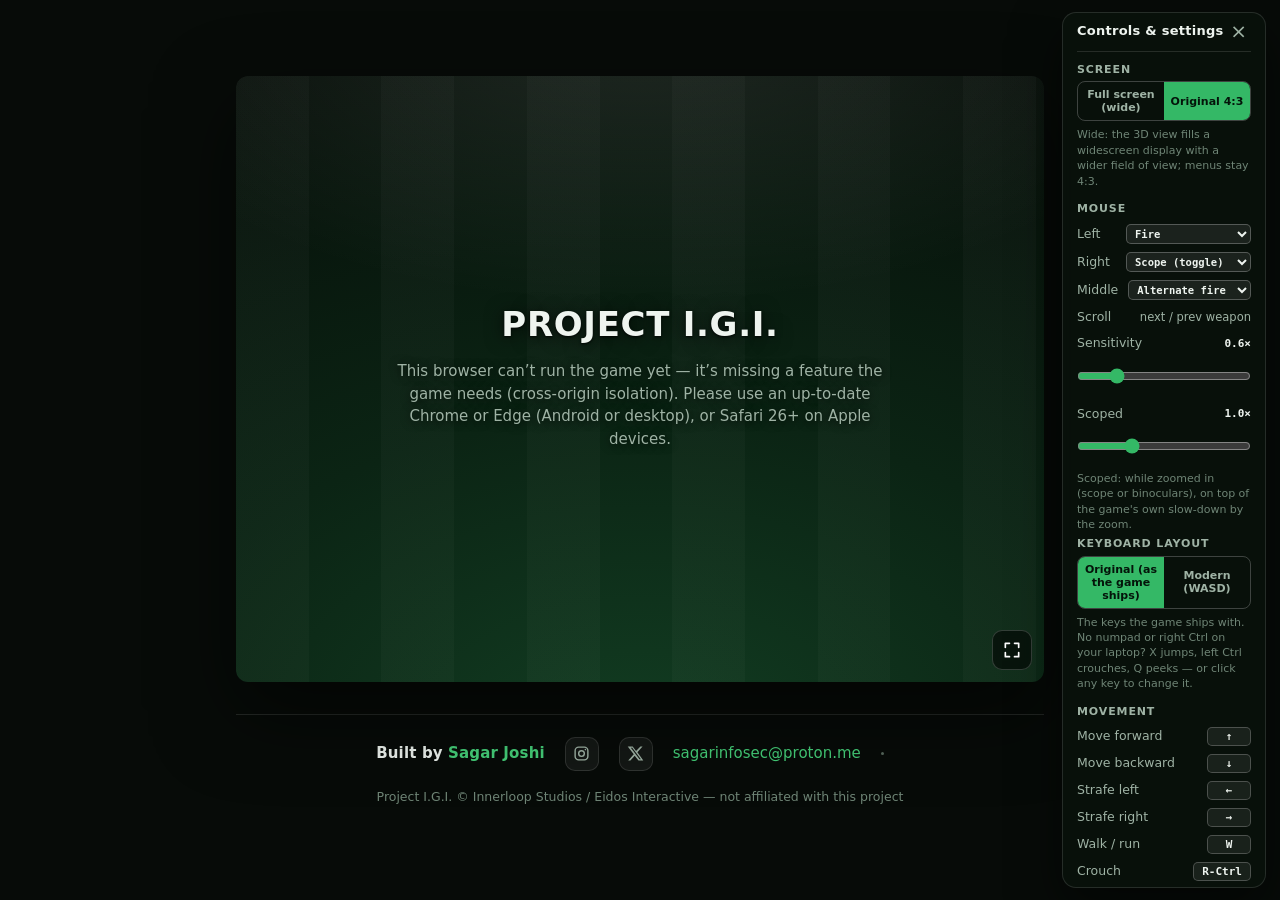
==== commit 48eb92a7: "Map detection by 0xa5ec60 (2 = map open): 0x543c58 stays 0 at the lowest Graphics detail, which disa" ====
--- a/web/index.html
+++ b/web/index.html
@@ -655,7 +655,7 @@
           <button id="home-controls" type="button" class="link-btn">Controls &amp; layout</button>
           <a href="#" id="reset" class="link-btn">Use a different game folder</a>
         </div>
-        <p class="home-foot" id="updated">Updated <b>31 Oct 2026, 17:26 IST</b> · fixes land often: reload before reporting an old issue</p>
+        <p class="home-foot" id="updated">Updated <b>31 Oct 2026, 18:48 IST</b> · fixes land often: reload before reporting an old issue</p>
       </section>
 
       <!-- multiplayer: host or join -->
@@ -811,7 +811,7 @@
 <script src="netplay.js"></script>
 <script src="controls.js?v=12"></script>
 <script src="touch.js?v=15"></script>
-<script src="loader.js?v=47"></script>
+<script src="loader.js?v=48"></script>
 <script>
   // Ads (Adsterra; slots switched on in RC_ADS, the network's tags in ad.html). The page is cross-origin
   // isolated, which blocks third-party ad frames, so each unit loads ad.html inside an <iframe credentialless>:
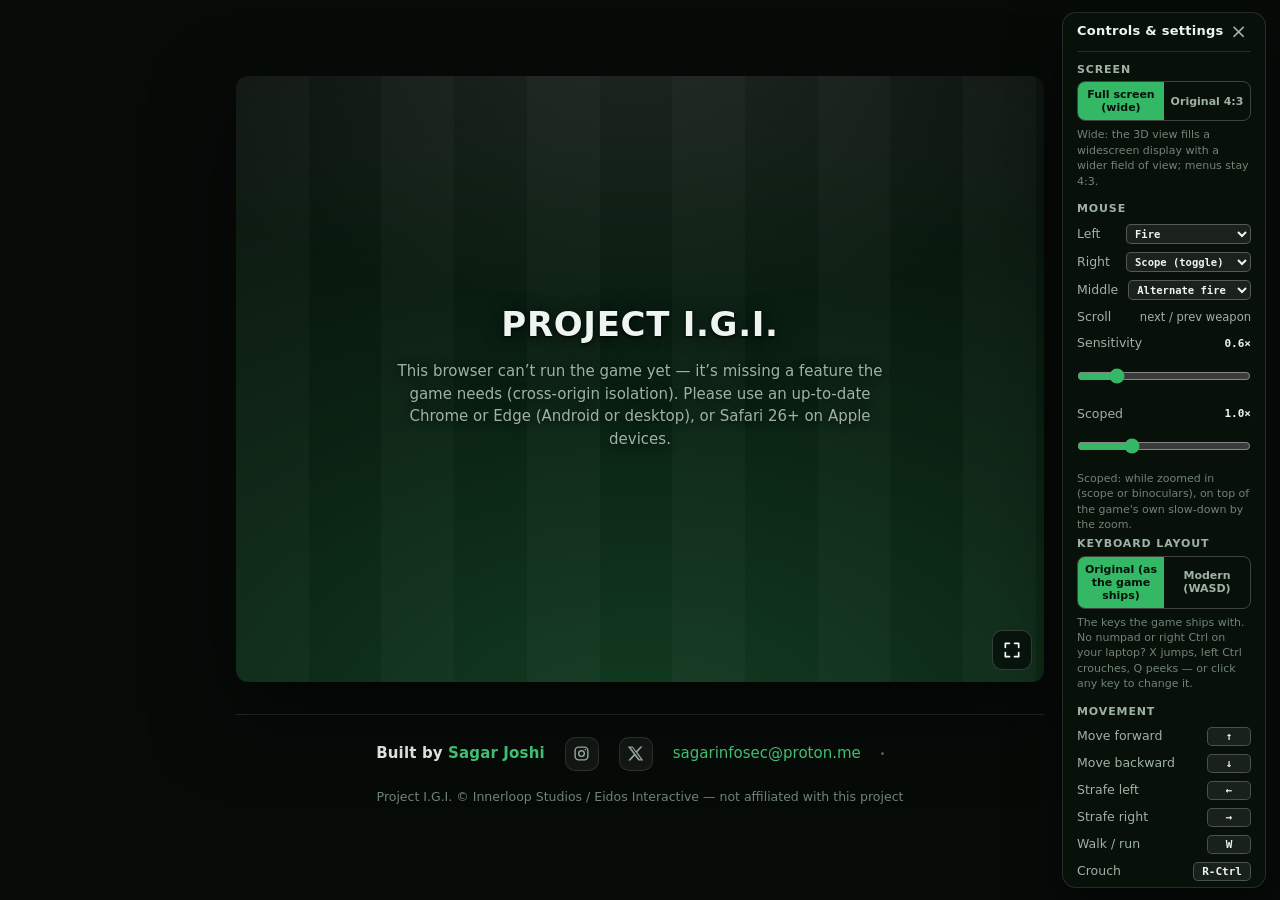
==== commit 6b44b025: "Ads: frames no longer sandboxed (Adsterra paid nothing for sandboxed impressions); scam redirects st" ====
--- a/web/index.html
+++ b/web/index.html
@@ -17,6 +17,22 @@
        layout in the dashboard is a row of four, "4:1" — the default "1:4" is a column of four, which a landing-sized
        box cuts off), all under the landing views on desktop; mobile: 320x50 under the landing views on phones;
        social: the floating social bar (off: it would float over the game). Sizes must match ad.html. -->
+  <script>
+    // Navigation guard: nothing but the player (a link they click, the address bar, back) and the site itself may
+    // take this tab to another site. Ad code runs in frames of this origin (ad.html), so it could set
+    // top.location: a creative sent players to a "lucky draw" scam page on 2026-10-30. Every browser that shows
+    // the ads (credentialless frames, Chromium 110+) has the Navigation API; window.rcLeave lets the site's own
+    // script leave (the "Open in Chrome" link).
+    try {
+      if (window.navigation) navigation.addEventListener('navigate', function (e) {
+        if (e.userInitiated || window.rcLeave || !e.cancelable) return;
+        var to; try { to = new URL(e.destination.url); } catch (x) { return; }
+        if (to.origin === location.origin) return;
+        e.preventDefault();
+        console.warn('blocked a navigation away from the site (ad?):', to.href.slice(0, 80));
+      });
+    } catch (x) { /* no Navigation API */ }
+  </script>
   <script>window.RC_ADS = { side: true, lead: true, box: true, native: false, mobile: true, social: false,
     // ads at natural breaks, never over play: the loading screen, and the pause menu the player opened
     breaks: true,
@@ -655,7 +671,7 @@
           <button id="home-controls" type="button" class="link-btn">Controls &amp; layout</button>
           <a href="#" id="reset" class="link-btn">Use a different game folder</a>
         </div>
-        <p class="home-foot" id="updated">Updated <b>31 Oct 2026, 18:48 IST</b> · fixes land often: reload before reporting an old issue</p>
+        <p class="home-foot" id="updated">Updated <b>31 Oct 2026, 19:11 IST</b> · fixes land often: reload before reporting an old issue</p>
       </section>
 
       <!-- multiplayer: host or join -->
@@ -811,7 +827,7 @@
 <script src="netplay.js"></script>
 <script src="controls.js?v=12"></script>
 <script src="touch.js?v=15"></script>
-<script src="loader.js?v=48"></script>
+<script src="loader.js?v=49"></script>
 <script>
   // Ads (Adsterra; slots switched on in RC_ADS, the network's tags in ad.html). The page is cross-origin
   // isolated, which blocks third-party ad frames, so each unit loads ad.html inside an <iframe credentialless>:
@@ -827,9 +843,9 @@
       var f = document.createElement('iframe');
       f.credentialless = true;
       f.setAttribute('credentialless', '');
-      // Sandboxed: an ad may open its own tab, never navigate this page (a creative redirected players to a
-      // "lucky draw" scam page within a second of opening the link, seen in two recordings on 2026-10-30).
-      f.setAttribute('sandbox', 'allow-scripts allow-same-origin allow-popups allow-popups-to-escape-sandbox allow-forms');
+      // Not sandboxed: Adsterra counted impressions in sandboxed frames but paid nothing for them (revenue fell from
+      // $1.74 to $0.03 on the same impressions the first full day after the sandbox, 2026-10-31). The scam
+      // redirect the sandbox stopped (2026-10-30) is stopped by the navigation guard at the top of the page instead.
       f.src = 'ad.html?slot=' + slot;
       f.width = w; f.height = h; f.title = 'Advertisement'; f.scrolling = 'no';
       f.style.cssText = 'width:' + w + 'px;height:' + h + 'px';
@@ -893,7 +909,7 @@
 
     };
     // Natural-break ads (loader.js calls these): one unit in a given box while the loading screen or the pause
-    // menu the player opened is up, removed the moment it goes. Same sandboxed frames as everywhere else.
+    // menu the player opened is up, removed the moment it goes. Same frames as everywhere else.
     var breakEl = null;
     window.RcBreakAd = {
       show: function (parent, slot, x, y) {
